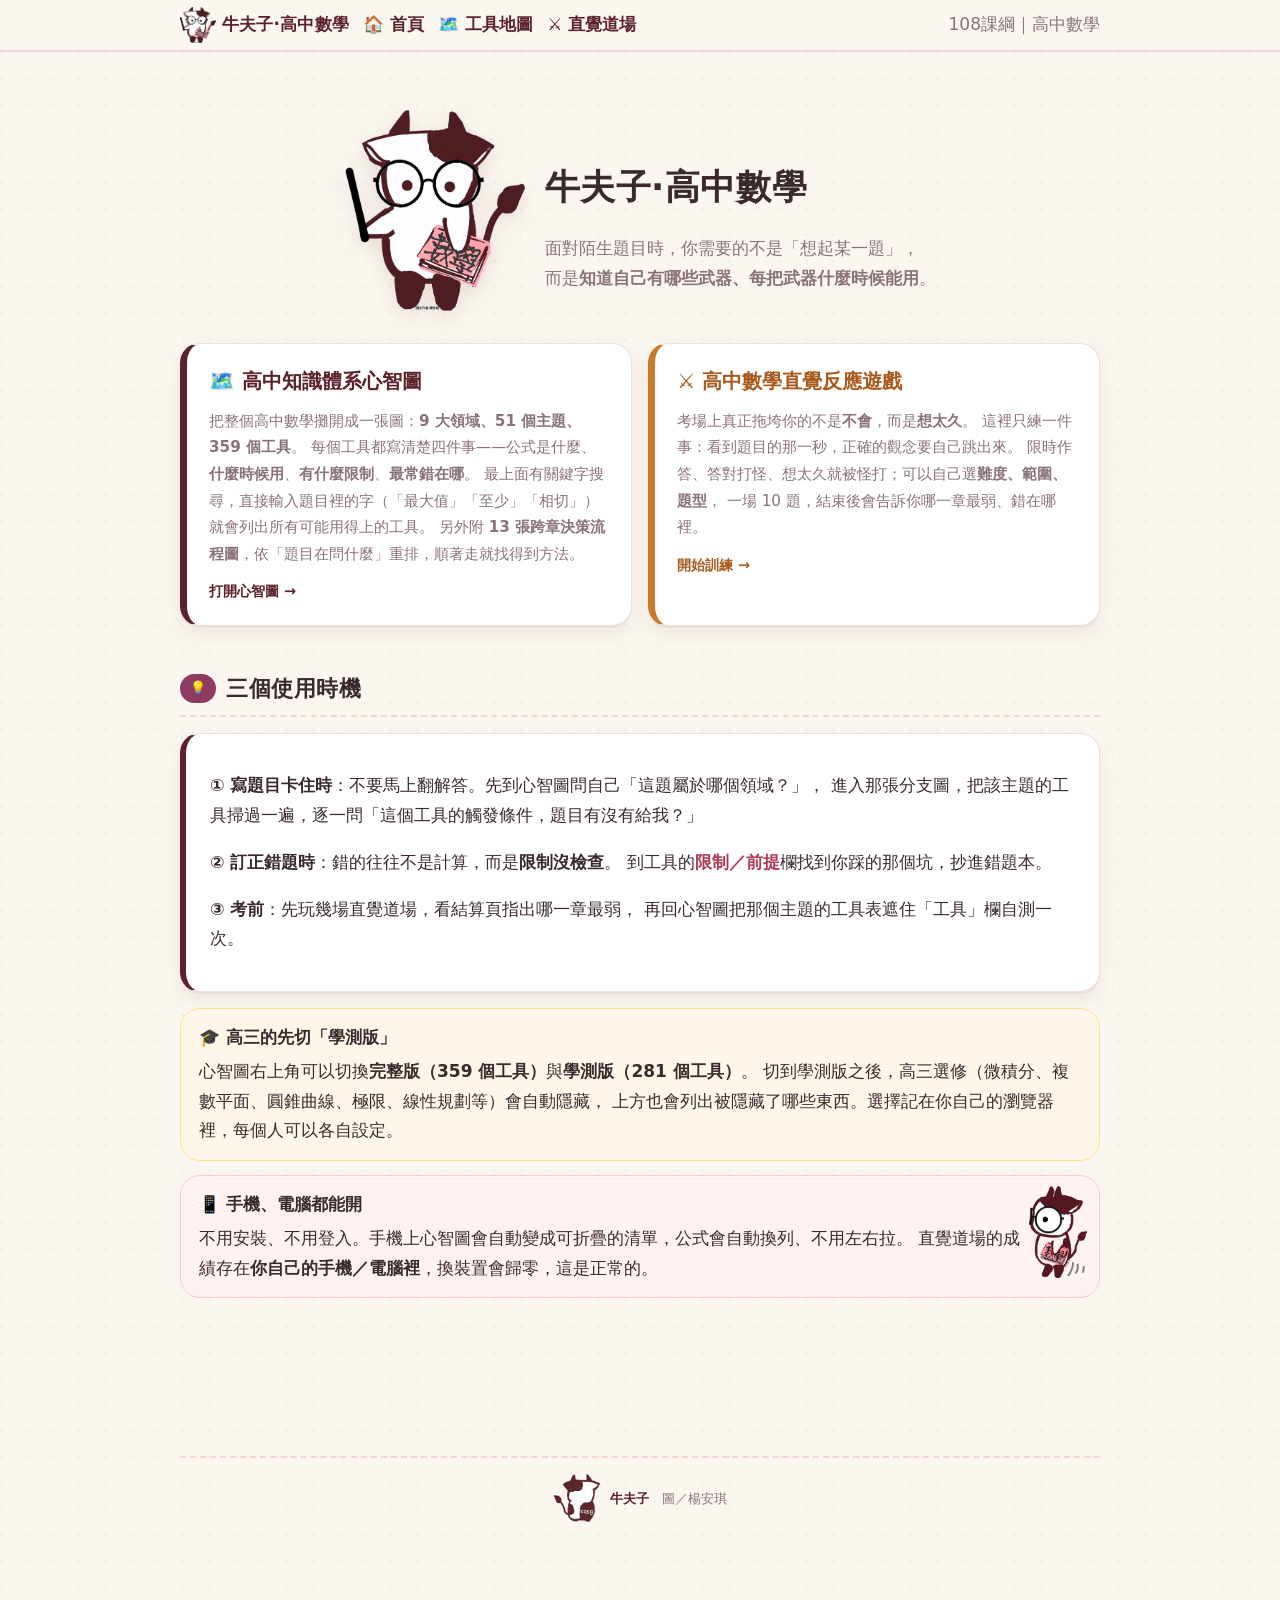
==== index.html @ ef28253e "高三下第二章：地圖與道場對照講義核對（地圖＋5 工具、道場＋12 題、移除有理根檢驗題）、kp 掛碼 Co-Authored-By: Claude Opus 5.5 <noreply@anthropi" ====
<!DOCTYPE html>
<html lang="zh-Hant">
<head>
<meta charset="UTF-8">
<meta name="viewport" content="width=device-width, initial-scale=1">
<title>牛夫子‧高中數學｜知識體系心智圖 × 直覺反應遊戲</title>
<link rel="stylesheet" href="assets/style.css">
<link rel="stylesheet" href="assets/theme-cow.css">
<style>
/* 只有兩個入口，卡片做大一點，手機上一行一張 */
.entry-grid { display: grid; grid-template-columns: repeat(auto-fit, minmax(300px, 1fr)); gap: 16px; margin: 22px 0 8px; }
.entry {
  display: flex; flex-direction: column; gap: 8px; text-decoration: none; color: var(--ink);
  background: #fff; border: 1.5px solid var(--line); border-left: 7px solid var(--cow-wine);
  border-radius: var(--radius); padding: 20px 22px; box-shadow: var(--shadow);
  transition: transform .12s;
}
.entry:hover { transform: translateY(-2px); text-decoration: none; border-color: var(--cow-pink); border-left-color: var(--cow-wine); }
.entry .e-t { font-size: 1.28rem; font-weight: 800; color: var(--cow-wine); }
.entry .e-d { font-size: .95rem; color: var(--ink-soft); line-height: 1.75; }
.entry .e-go { margin-top: 4px; font-weight: 700; font-size: .9rem; color: var(--cow-wine); }
.entry.sub { border-left-color: var(--amber); }
.entry.sub .e-t, .entry.sub .e-go { color: #a85b1e; }
</style>
</head>
<body>
<div class="topbar"><div class="topbar-inner">
  <a class="cow-brand" href="index.html"><img class="cow-logo" src="assets/mascot/web/cow_stand.png" alt="牛夫子"><span class="brand-t">牛夫子‧高中數學</span></a>
  <a href="index.html">🏠 首頁</a>
  <a href="map.html">🗺️ 工具地圖</a>
  <a href="reflex.html">⚔️ 直覺道場</a>
  <span class="spacer"></span>
  <span class="crumb">108課綱｜高中數學</span>
</div></div>

<div class="wrap">
  <div class="hero">
    <div class="hero-row">
      <img class="hero-cow" src="assets/mascot/web/cow_baton.png" alt="拿著指揮棒上課的牛夫子">
      <div class="hero-text">
        <h1>牛夫子‧高中數學</h1>
        <p>面對陌生題目時，你需要的不是「想起某一題」，<br>
        而是<b>知道自己有哪些武器、每把武器什麼時候能用</b>。</p>
      </div>
    </div>
  </div>

  <div class="entry-grid">
    <a class="entry" href="map.html">
      <span class="e-t">🗺️ 高中知識體系心智圖</span>
      <span class="e-d">把整個高中數學攤開成一張圖：<b>9 大領域、<span id="stat-topics">51</span> 個主題、<span id="stat-tools-full">343</span> 個工具</b>。
      每個工具都寫清楚四件事——公式是什麼、<b>什麼時候用</b>、<b>有什麼限制</b>、<b>最常錯在哪</b>。
      最上面有關鍵字搜尋，直接輸入題目裡的字（「最大值」「至少」「相切」）就會列出所有可能用得上的工具。
      另外附 <b><span id="stat-flows">13</span> 張跨章決策流程圖</b>，依「題目在問什麼」重排，順著走就找得到方法。</span>
      <span class="e-go">打開心智圖 →</span>
    </a>

    <a class="entry sub" href="reflex.html">
      <span class="e-t">⚔️ 高中數學直覺反應遊戲</span>
      <span class="e-d">考場上真正拖垮你的不是<b>不會</b>，而是<b>想太久</b>。
      這裡只練一件事：看到題目的那一秒，正確的觀念要自己跳出來。
      限時作答、答對打怪、想太久就被怪打；可以自己選<b>難度、範圍、題型</b>，
      一場 10 題，結束後會告訴你哪一章最弱、錯在哪裡。</span>
      <span class="e-go">開始訓練 →</span>
    </a>
  </div>

  <h2 class="sec"><span class="tag tag-check">💡</span>三個使用時機</h2>
  <div class="card concept">
    <p><b>① 寫題目卡住時</b>：不要馬上翻解答。先到心智圖問自己「這題屬於哪個領域？」，
    進入那張分支圖，把該主題的工具掃過一遍，逐一問「這個工具的觸發條件，題目有沒有給我？」</p>
    <p><b>② 訂正錯題時</b>：錯的往往不是計算，而是<b>限制沒檢查</b>。
    到工具的<span style="color:var(--red);font-weight:700">限制／前提</span>欄找到你踩的那個坑，抄進錯題本。</p>
    <p><b>③ 考前</b>：先玩幾場直覺道場，看結算頁指出哪一章最弱，
    再回心智圖把那個主題的工具表遮住「工具」欄自測一次。</p>
  </div>

  <div class="callout tip">
    <div class="co-title">🎓 高三的先切「學測版」</div>
    心智圖右上角可以切換<b>完整版（<span id="stat-tools-full2">343</span> 個工具）</b>與<b>學測版（<span id="stat-tools-gsat">281</span> 個工具）</b>。
    切到學測版之後，高三選修（微積分、複數平面、圓錐曲線、極限、線性規劃等）會自動隱藏，
    上方也會列出被隱藏了哪些東西。選擇記在你自己的瀏覽器裡，每個人可以各自設定。
  </div>

  <div class="callout warn">
    <div class="co-title">📱 手機、電腦都能開</div>
    不用安裝、不用登入。手機上心智圖會自動變成可折疊的清單，公式會自動換列、不用左右拉。
    直覺道場的成績存在<b>你自己的手機／電腦裡</b>，換裝置會歸零，這是正常的。
  </div>
</div>

<div class="wrap"><div class="cow-credit">
  <img src="assets/mascot/web/cow_cos.png" alt="牛夫子的背影">
  <div><b>牛夫子</b>　圖／楊安琪</div>
</div></div>

<!-- 首頁上「幾個主題／幾個工具／幾張流程圖」直接從資料算，不用手動對數字。
     算不出來（資料還沒載入完）就保留上面寫死的數字當備援。 -->
<script src="data/toolmap.js?v=20260928"></script>
<script src="data/tm-1-number.js?v=20261028"></script>
<script src="data/tm-2-equation.js?v=20261028"></script>
<script src="data/tm-3-function.js?v=20261028"></script>
<script src="data/tm-4-trig.js?v=20261025"></script>
<script src="data/tm-5-geometry.js?v=20260928"></script>
<script src="data/tm-6-vector.js?v=20260928"></script>
<script src="data/tm-7-sequence.js?v=20261024"></script>
<script src="data/tm-8-prob.js?v=20261027"></script>
<script src="data/tm-9-calculus.js?v=20261025"></script>
<script src="data/scope.js?v=20261028"></script>
<script src="data/crossmap.js?v=20261028"></script>
<script>
(function () {
  try {
    var D = (window.TOOLMAP && TOOLMAP.domains) || [];
    var S = window.SCOPE || {};
    var totalTopics = 0, totalTools = 0;
    D.forEach(function (d) {
      (d.topics || []).forEach(function (t) {
        totalTopics++;
        totalTools += (t.tools || []).length;
      });
    });
    var exD = ((S.domains || [])).map(function (x) { return x.id; });
    var exT = ((S.topics || [])).map(function (x) { return x.id; });
    var exX = ((S.tools || [])).map(function (x) { return x.id; });
    var gsatTools = 0;
    D.forEach(function (d) {
      if (exD.indexOf(d.id) > -1) return;
      (d.topics || []).forEach(function (t) {
        if (exT.indexOf(d.id + "/" + t.id) > -1) return;
        (t.tools || []).forEach(function (x) {
          if (exX.indexOf(d.id + "/" + t.id + "/" + x.n) > -1) return;
          gsatTools++;
        });
      });
    });
    var flows = Array.isArray(window.CROSSMAP) ? window.CROSSMAP.length
      : (window.CROSSMAP && Array.isArray(window.CROSSMAP.flows) ? window.CROSSMAP.flows.length : null);

    function setText(id, v) { var el = document.getElementById(id); if (el && v != null) el.textContent = v; }
    if (totalTopics) { setText("stat-topics", totalTopics); }
    if (totalTools) { setText("stat-tools-full", totalTools); setText("stat-tools-full2", totalTools); }
    if (gsatTools) { setText("stat-tools-gsat", gsatTools); }
    if (flows) { setText("stat-flows", flows); }
  } catch (e) { /* 資料載入失敗就靜靜保留寫死的備援數字 */ }
})();
</script>
<script src="assets/wb-back.js"></script>
</body>
</html>
---- assets/style.css ----
/* 高中數學教學系統 — 共用樣式 */
:root {
  --bg: #f7f8fb;
  --card: #ffffff;
  --ink: #1f2937;
  --ink-soft: #6b7280;
  --line: #e5e7eb;
  --blue: #2563eb;      /* 概念 */
  --blue-soft: #eff6ff;
  --amber: #d97706;     /* 關鍵字破題 */
  --amber-soft: #fffbeb;
  --green: #059669;     /* 例題 */
  --green-soft: #ecfdf5;
  --purple: #7c3aed;    /* 檢核 */
  --purple-soft: #f5f3ff;
  --red: #dc2626;
  --radius: 14px;
  --shadow: 0 1px 3px rgba(0,0,0,.06), 0 4px 14px rgba(0,0,0,.04);
}
* { box-sizing: border-box; }
html { scroll-behavior: smooth; }
body {
  margin: 0; background: var(--bg); color: var(--ink);
  font-family: "Segoe UI", "Microsoft JhengHei", "PingFang TC", system-ui, sans-serif;
  line-height: 1.75; font-size: 17px;
}
.wrap { max-width: 960px; margin: 0 auto; padding: 24px 20px 80px; }

/* ── 頁首導覽 ── */
.topbar {
  position: sticky; top: 0; z-index: 50;
  background: rgba(255,255,255,.92); backdrop-filter: blur(8px);
  border-bottom: 1px solid var(--line);
}
.topbar-inner {
  max-width: 960px; margin: 0 auto; padding: 10px 20px;
  display: flex; align-items: center; gap: 14px; flex-wrap: wrap;
}
.topbar a { color: var(--blue); text-decoration: none; font-weight: 600; }
.topbar a:hover { text-decoration: underline; }
.topbar .crumb { color: var(--ink-soft); font-weight: 400; }
.topbar .spacer { flex: 1; }

/* ── 標題 ── */
h1 { font-size: 1.9rem; margin: 18px 0 4px; }
h1 .ch-num { color: var(--ink-soft); font-size: 1.1rem; font-weight: 600; margin-right: 10px; }
.subtitle { color: var(--ink-soft); margin: 0 0 24px; }
h2.sec {
  display: flex; align-items: center; gap: 10px;
  font-size: 1.35rem; margin: 44px 0 16px; padding-bottom: 8px;
  border-bottom: 2px solid var(--line);
}
h2.sec .tag {
  font-size: .8rem; padding: 3px 10px; border-radius: 999px; color: #fff; font-weight: 700;
}
.tag-concept { background: var(--blue); }
.tag-keyword { background: var(--amber); }
.tag-example { background: var(--green); }
.tag-check   { background: var(--purple); }
h3 { font-size: 1.12rem; margin: 26px 0 10px; }

/* ── 卡片 ── */
.card {
  background: var(--card); border: 1px solid var(--line);
  border-radius: var(--radius); box-shadow: var(--shadow);
  padding: 20px 24px; margin: 16px 0;
}
.card.concept { border-left: 5px solid var(--blue); }
.card.keyword { border-left: 5px solid var(--amber); }
.card.example { border-left: 5px solid var(--green); }
.card.check   { border-left: 5px solid var(--purple); }

/* 重點框 */
.callout {
  border-radius: 10px; padding: 14px 18px; margin: 14px 0;
  border: 1px solid transparent;
}
.callout.idea   { background: var(--blue-soft); border-color: #bfdbfe; }
.callout.warn   { background: #fef2f2; border-color: #fecaca; }
.callout.tip    { background: var(--amber-soft); border-color: #fde68a; }
.callout.formula{ background: var(--green-soft); border-color: #a7f3d0; }
.callout .co-title { font-weight: 700; margin-bottom: 4px; }

/* ── 圖像區 ── */
.fig { text-align: center; margin: 18px auto; }
.fig svg { max-width: 100%; height: auto; }
.fig .caption { font-size: .88rem; color: var(--ink-soft); margin-top: 6px; }
.interactive-box {
  background: #fbfcfe; border: 1.5px dashed #c7d2fe; border-radius: 10px;
  padding: 16px; margin: 16px 0;
}
.interactive-box .ctrl { display: flex; align-items: center; gap: 10px; flex-wrap: wrap; margin: 8px 0; }
.interactive-box label { font-size: .92rem; color: var(--ink-soft); min-width: 90px; }
.interactive-box input[type=range] { flex: 1; min-width: 140px; accent-color: var(--blue); }
.interactive-box .val { font-family: Consolas, monospace; font-weight: 700; color: var(--blue); min-width: 56px; }

/* ── 關鍵字破題表 ── */
table.kw {
  width: 100%; border-collapse: collapse; margin: 12px 0; font-size: .95rem;
  background: var(--card);
}
table.kw th, table.kw td { border: 1px solid var(--line); padding: 9px 12px; text-align: left; vertical-align: top; }
table.kw th { background: var(--amber-soft); color: #92400e; }
table.kw td.kw-key { font-weight: 700; color: var(--amber); white-space: nowrap; }
@media (max-width: 640px){ table.kw td.kw-key { white-space: normal; } }
.kw-scroll { overflow-x: auto; }

/* ── 例題 ── */
.exm { margin: 26px 0; }
.exm .exm-head {
  display: flex; align-items: baseline; gap: 10px; flex-wrap: wrap;
  font-weight: 700; font-size: 1.05rem; color: var(--green);
}
.exm .exm-src { font-size: .82rem; color: var(--ink-soft); font-weight: 400; }
.exm .exm-body { margin: 8px 0 12px; }
.badge {
  display: inline-block; font-size: .78rem; padding: 2px 9px; border-radius: 999px;
  background: var(--green-soft); color: var(--green); border: 1px solid #a7f3d0; font-weight: 600;
}
.badge.beyond { background: #fdf4ff; color: #a21caf; border-color: #f0abfc; }

/* 解法分頁 */
.sol-tabs { display: flex; gap: 8px; flex-wrap: wrap; margin: 10px 0 0; }
.sol-tabs button {
  border: 1.5px solid var(--line); background: #fff; border-radius: 999px;
  padding: 6px 16px; cursor: pointer; font-size: .92rem; font-weight: 600; color: var(--ink-soft);
  font-family: inherit;
}
.sol-tabs button.active { border-color: var(--green); color: var(--green); background: var(--green-soft); }
.sol-panel { display: none; padding: 14px 16px; border: 1px solid var(--line); border-top: none;
  border-radius: 0 0 10px 10px; background: #fcfefd; }
.sol-panel.active { display: block; }
.sol-wrap { margin-top: 10px; border-radius: 10px; }

/* 顯示/隱藏解答 */
.reveal-btn {
  display: inline-block; background: var(--green); color: #fff; border: none;
  padding: 8px 20px; border-radius: 8px; cursor: pointer; font-size: .95rem; font-weight: 700;
  font-family: inherit;
}
.reveal-btn:hover { filter: brightness(1.08); }
.reveal-target { display: none; }
.reveal-target.shown { display: block; }
.think-first {
  font-size: .88rem; color: var(--ink-soft); margin: 6px 0;
}

/* ── 檢核測驗 ── */
.quiz-q { border-top: 1px solid var(--line); padding: 16px 0; }
.quiz-q:first-child { border-top: none; }
.quiz-q .q-text { font-weight: 600; margin-bottom: 10px; }
.quiz-q .q-no { color: var(--purple); font-weight: 800; margin-right: 6px; }
.quiz-opts { display: grid; gap: 8px; }
.quiz-opts label {
  display: flex; gap: 10px; align-items: baseline; padding: 8px 12px;
  border: 1.5px solid var(--line); border-radius: 8px; cursor: pointer; background: #fff;
}
.quiz-opts label:hover { border-color: #c4b5fd; }
.quiz-opts label.sel { border-color: var(--purple); background: var(--purple-soft); }
.quiz-opts label.correct { border-color: var(--green); background: var(--green-soft); }
.quiz-opts label.wrong { border-color: var(--red); background: #fef2f2; }
.quiz-num input {
  font-size: 1rem; padding: 8px 12px; border: 1.5px solid var(--line); border-radius: 8px;
  width: 180px; font-family: Consolas, monospace;
}
.quiz-fb { margin-top: 8px; font-size: .92rem; display: none; }
.quiz-fb.shown { display: block; }
.quiz-fb .fb-ok { color: var(--green); font-weight: 700; }
.quiz-fb .fb-no { color: var(--red); font-weight: 700; }
.quiz-fb .fb-sol { color: var(--ink-soft); }
.quiz-submit {
  background: var(--purple); color: #fff; border: none; border-radius: 10px;
  padding: 12px 28px; font-size: 1.02rem; font-weight: 700; cursor: pointer; margin-top: 14px;
  font-family: inherit;
}
.quiz-submit:hover { filter: brightness(1.08); }
.quiz-result {
  margin-top: 16px; padding: 14px 18px; border-radius: 10px; font-weight: 600; display: none;
}
.quiz-result.pass { display: block; background: var(--green-soft); border: 1px solid #a7f3d0; color: #065f46; }
.quiz-result.fail { display: block; background: #fff7ed; border: 1px solid #fed7aa; color: #9a3412; }

/* ── 首頁 ── */
.hero { text-align: center; padding: 34px 0 10px; }
.hero h1 { font-size: 2.2rem; margin-bottom: 6px; }
.hero p { color: var(--ink-soft); }
.sem-tabs { display: flex; gap: 8px; flex-wrap: wrap; justify-content: center; margin: 22px 0; }
.sem-tabs button {
  border: 1.5px solid var(--line); background: #fff; border-radius: 999px;
  padding: 8px 20px; cursor: pointer; font-weight: 700; font-size: .98rem; color: var(--ink-soft);
  font-family: inherit;
}
.sem-tabs button.active { border-color: var(--blue); color: var(--blue); background: var(--blue-soft); }
.ch-grid { display: grid; grid-template-columns: repeat(auto-fill, minmax(270px, 1fr)); gap: 14px; }
.ch-card {
  background: var(--card); border: 1px solid var(--line); border-radius: var(--radius);
  padding: 16px 18px; box-shadow: var(--shadow); text-decoration: none; color: var(--ink);
  display: flex; flex-direction: column; gap: 6px; transition: transform .12s, box-shadow .12s;
  position: relative;
}
.ch-card:hover { transform: translateY(-2px); box-shadow: 0 4px 18px rgba(0,0,0,.09); }
.ch-card .ch-title { font-weight: 700; font-size: 1.04rem; }
.ch-card .ch-num2 { color: var(--blue); font-weight: 800; font-size: .85rem; }
.ch-card .ch-desc { font-size: .87rem; color: var(--ink-soft); }
.ch-card .ch-status { font-size: .82rem; margin-top: auto; padding-top: 6px; }
.st-mastered { color: var(--green); font-weight: 700; }
.st-partial  { color: var(--amber); font-weight: 700; }
.st-none     { color: var(--ink-soft); }
.sem-progress { margin: 10px 0 18px; font-size: .92rem; color: var(--ink-soft); text-align: center; }
.pbar { height: 8px; background: var(--line); border-radius: 999px; overflow: hidden; max-width: 420px; margin: 6px auto; }
.pbar > div { height: 100%; background: linear-gradient(90deg, var(--blue), var(--green)); border-radius: 999px; }

/* 章節內目錄 */
.toc { display: flex; gap: 8px; flex-wrap: wrap; margin: 14px 0 6px; }
.toc a {
  font-size: .85rem; text-decoration: none; padding: 4px 12px; border-radius: 999px;
  border: 1px solid var(--line); color: var(--ink-soft); background: #fff;
}
.toc a:hover { color: var(--blue); border-color: var(--blue); }

/* 章末導航 */
.ch-nav { display: flex; justify-content: space-between; gap: 12px; margin-top: 40px; flex-wrap: wrap; }
.ch-nav a {
  text-decoration: none; color: var(--blue); font-weight: 700;
  padding: 10px 18px; border: 1.5px solid var(--line); border-radius: 10px; background: #fff;
}
.ch-nav a:hover { border-color: var(--blue); }

/* 長數學式在窄螢幕要自己橫捲，不能撐破頁面 */
.katex-display { overflow-x: auto; overflow-y: hidden; padding: 3px 0; }
.katex-display > .katex { text-align: initial; }

@media print {
  .topbar, .quiz-submit, .reveal-btn, .sol-tabs { display: none; }
  .katex-display { overflow: visible; }
  .reveal-target, .sol-panel { display: block !important; }
  body { background: #fff; }
  .card { box-shadow: none; }
}
---- assets/theme-cow.css ----
/* 牛夫子主題（最後載入，覆寫 style.css / mapstyle.css / figstyle.css）
 *
 * 色票取自楊安琪筆下的牛夫子：斑塊的深酒紅、數學課本的粉紅、圓框眼鏡的黑、紙張的米白。
 * 只改「外觀」不改結構，所以把它拿掉整份地圖仍然能用。 */

:root {
  /* ── 牛夫子原色 ── */
  --cow-wine: #5c222b;        /* 身上的斑塊、輪廓 */
  --cow-wine-d: #3f161d;      /* 更深，用在根節點與深色底 */
  --cow-wine-l: #8a4450;
  --cow-pink: #f7a8b8;        /* 數學課本 */
  --cow-pink-soft: #fdebef;
  --cow-pink-line: #f6d2da;
  --cow-ink: #1a1a1a;         /* 眼鏡 */
  --cow-cream: #fbf6f0;       /* 紙張 */
  --cow-tan: #c98a47;         /* 書本封面 */

  /* ── 覆寫共用色票 ── */
  --bg: #fbf6f0;
  --card: #ffffff;
  --ink: #3a2a2e;
  --ink-soft: #8a7378;
  --line: #ecdfda;
  --blue: #7a2e3c;            /* 原「概念藍」→ 酒紅 */
  --blue-soft: #fceff1;
  --amber: #c97b2c;
  --amber-soft: #fff6ea;
  --green: #4e7a34;
  --green-soft: #f1f7ea;
  --purple: #8e3b62;
  --purple-soft: #fbeff5;
  --red: #b03a55;
  --radius: 20px;
  --shadow: 0 2px 0 rgba(92, 34, 43, .05), 0 8px 20px rgba(92, 34, 43, .07);
}

/* 米白紙感：極淡的圓點，像方格筆記本翻面 */
body {
  background-color: var(--cow-cream);
  background-image: radial-gradient(circle at 1px 1px, rgba(92, 34, 43, .055) 1px, transparent 0);
  background-size: 26px 26px;
}

/* ── 頁首：牛夫子當 logo ── */
.topbar {
  background: rgba(251, 246, 240, .93);
  border-bottom: 2px solid var(--cow-pink-line);
}
.topbar a { color: var(--cow-wine); }
.topbar .crumb { color: var(--ink-soft); }
.cow-logo {
  height: 36px; width: auto; margin: -6px 4px -6px 0; vertical-align: middle;
  flex: 0 0 auto;
}
.cow-brand {
  display: inline-flex; align-items: center; gap: 2px;
  font-weight: 800; color: var(--cow-wine); text-decoration: none; letter-spacing: .02em;
}
.cow-brand:hover { text-decoration: none; }

/* ── 標題 ── */
h1, h2.sec, h3 { letter-spacing: .02em; }
h2.sec { border-bottom: 2px dashed var(--cow-pink-line); }
h2.sec .tag { border-radius: 999px; }
.tag-concept { background: var(--cow-wine); }
.map-hero h1 { color: var(--cow-wine); }

/* ── 卡片：加粗描邊 + 圓角，像貼紙 ── */
.card, .flow-card, .dom-card, .fig-card, .mm-shell, .lv-item, .cx-note, .hit,
.tbl-scroll, .ed-banner {
  border-width: 1.5px; border-radius: var(--radius);
}
.card.concept { border-left: 6px solid var(--cow-wine); }
.flow-card h4 { color: var(--cow-wine); }
.flow-card b { color: var(--amber); }

/* ── 首頁 hero：牛夫子站旁邊 ── */
.map-hero, .hero { position: relative; }
.hero-cow {
  display: block; margin: 6px auto -2px; width: min(220px, 46vw); height: auto;
  filter: drop-shadow(0 6px 10px rgba(92, 34, 43, .12));
}
.hero-row {
  display: flex; align-items: flex-end; justify-content: center; gap: 20px; flex-wrap: wrap;
  text-align: left;
}
.hero-row .hero-cow { margin: 0; width: min(180px, 38vw); }
.hero-row .hero-text { max-width: 620px; }

/* ── 首頁的行動鈕（取代原本寫死的深灰／藍紫） ── */
.cow-btn {
  display: inline-block; margin: 4px; padding: 10px 22px; border-radius: 999px;
  font-weight: 700; text-decoration: none;
  background: var(--cow-wine); color: #fff; border: 2px solid var(--cow-wine);
}
.cow-btn:hover { background: var(--cow-wine-d); border-color: var(--cow-wine-d); text-decoration: none; }
.cow-btn.ghost { background: #fff; color: var(--cow-wine); }
.cow-btn.ghost:hover { background: var(--cow-pink-soft); }

/* ── 牛夫子說（提示框） ── */
.cow-say {
  display: flex; align-items: flex-start; gap: 14px;
  background: var(--cow-pink-soft); border: 2px solid var(--cow-pink-line);
  border-radius: var(--radius); padding: 14px 18px; margin: 16px 0;
}
.cow-say > img { flex: 0 0 78px; width: 78px; height: auto; }
.cow-say .say-body { flex: 1; min-width: 0; font-size: .96rem; }
.cow-say .say-t {
  font-weight: 800; color: var(--cow-wine); margin-bottom: 3px; display: block;
}

/* ── 空狀態：疑問牛 ── */
.cow-empty {
  display: flex; flex-direction: column; align-items: center; gap: 6px;
  padding: 26px 10px; color: var(--ink-soft); text-align: center;
}
.cow-empty img { width: 132px; height: auto; opacity: .95; }

/* 抽屜「常見錯誤」旁的牛夫子 */
.dw-sec .cow-mini {
  width: 40px; height: auto; float: right; margin: -6px 0 4px 8px;
}

/* ── 按鈕／膠囊 ── */
.mm-bar button, .cx-tabs button, .gal-nav a, .lv-chip {
  border-radius: 999px; border-width: 1.5px;
}
.mm-bar button:hover, .gal-nav a:hover { border-color: var(--cow-wine); color: var(--cow-wine); }
.ed-sw { border: 1.5px solid var(--cow-pink-line); background: #fff; }
.ed-sw button.on { background: var(--cow-wine); color: #fff; }

/* ── 心智圖畫布：換成米白格點 ── */
.mm-scroll {
  background: radial-gradient(circle at 1px 1px, #ecdcd6 1px, transparent 0) 0 0/22px 22px;
}
.mm-bar { background: #fdf8f4; }

/* ── 圖卡：底色改成米白，讓透明底的幾何圖融進去 ── */
.fig-card { background: #fffdfb; }
.fig-card .fc-fig { background: #fff; border: 1.5px solid #f4e9e6; border-radius: 14px; }
.fig-card:hover { border-color: var(--cow-pink); }
.fig-card .fc-w { color: #a85b1e; }
.fig-card .fc-l { color: var(--red); }
.fig.fig-lg { border: 1.5px solid #f4e9e6; border-radius: 16px; background: #fff; }

/* ── 表格 ── */
table.tools th { background: var(--cow-pink-soft); color: var(--cow-wine); }
table.tools td.t-l { color: var(--red); }

/* ── 年級／幾何標籤 ── */
.g-chip { background: var(--cow-pink-soft); color: var(--cow-wine); }
.geo-chip { background: #eef6e8; color: var(--green); }

/* ── 抽屜 ── */
.mm-drawer { border-left: 2px solid var(--cow-pink-line); }
.mm-drawer .dw-head { border-bottom: 2px dashed var(--cow-pink-line); }
.mm-drawer .dw-head h3 { color: var(--cow-wine); }
.dw-formula { background: var(--cow-pink-soft); border: 1.5px solid var(--cow-pink-line); }
.lab-f { background: var(--cow-pink-soft); color: var(--cow-wine); }

/* ── 頁尾署名 ── */
.cow-credit {
  margin: 40px 0 0; padding-top: 16px; border-top: 2px dashed var(--cow-pink-line);
  font-size: .84rem; color: var(--ink-soft); display: flex; align-items: center; gap: 10px;
}
.cow-credit img { width: 46px; height: auto; }

@media (max-width: 720px) {
  .hero-row { justify-content: center; text-align: center; }
  .cow-say > img { flex: 0 0 58px; width: 58px; }
}

/* 手機：頁首只留牛頭與圖示，否則置頂列會吃掉四分之一個螢幕 */
@media (max-width: 620px) {
  .topbar-inner { gap: 10px; padding: 7px 14px; font-size: .93rem; }
  .cow-brand .brand-t, .topbar .crumb { display: none; }
  .cow-logo { height: 30px; margin: -4px 0; }
  .ed-sw button { padding: 3px 9px; font-size: .78rem; }
}

@media print {
  body { background: #fff; }
  .hero-cow, .cow-say > img, .cow-empty img, .dw-sec .cow-mini, .cow-credit img { display: none; }
}

/* ════════════════════════════════════════════════════════
   高中講義追加層（handouts/）
   國中工具地圖沒有的版位：例題卡、類似題、題庫區、詳解卡、教學手冊。
   只改外觀；拿掉這個檔案講義仍能正常閱讀。
   ════════════════════════════════════════════════════════ */

/* ── 貼紙感：加粗描邊 + 大圓角 ── */
.ex, .sim, .qbank, .sol, .story, .hd-hero, .interactive-box,
.callout, .link, .ask, .think-first {
  border-radius: var(--radius);
}
.ex, .qbank, .sol, .story { border-width: 1.5px; }
.ex { border-left-width: 6px; }
.sim { border-left-width: 6px; border-radius: 0 0 var(--radius) var(--radius); }
.sol { border-left-width: 6px; }

/* ── 主視覺：牛夫子站在標題旁 ── */
.hd-hero { position: relative; padding-right: 190px; border-width: 1.5px; }
.hd-hero .hero-cow {
  position: absolute; right: 16px; bottom: 0; width: 156px; height: auto;
  margin: 0; filter: drop-shadow(0 6px 10px rgba(92, 34, 43, .12));
}

/* ── 常見錯誤／陷阱：瞪大眼睛的牛夫子 ── */
.callout.warn, .pit {
  background-image: url(mascot/web/cow_float.png);
  background-repeat: no-repeat;
  background-position: right 12px top 10px;
  background-size: 58px auto;
  padding-right: 78px;
}

/* ── 破題點：改成粉紅便條 ── */
.ex-key { border-style: dashed; border-radius: 14px; }

/* ── 膠囊化 ── */
.ans-btn, .solink, .toc a, .mini-toc a, .jump a, .ch-nav a, .ex-no, .sim-tag, .qno {
  border-radius: 999px;
}
.toc a:hover, .mini-toc a:hover, .jump a:hover { border-color: var(--cow-wine); color: var(--cow-wine); }

/* ── 表格 ── */
table.kw th, table.fx th, table.tg th { background: var(--cow-pink-soft); color: var(--cow-wine); }

/* ── 圖片區：讓透明底的 SVG 融進米白紙 ── */
.fig svg { background: #fff; border: 1.5px solid #f4e9e6; border-radius: 16px; }
.interactive-box { border-width: 2px; border-style: dashed; border-color: var(--cow-pink-line); background: #fffaf6; }

/* ── 詳解本步驟圓標 ── */
.stepbox .st .n { box-shadow: 0 0 0 2px var(--cow-pink-soft); }

/* ── 頁尾署名 ── */
.cow-credit { justify-content: center; text-align: left; }
.cow-credit b { color: var(--cow-wine); }

@media (max-width: 720px) {
  .hd-hero { padding-right: 26px; padding-bottom: 150px; }
  .hd-hero .hero-cow { right: 50%; transform: translateX(50%); width: 130px; }
}

@media print {
  .hd-hero .hero-cow { display: none; }
  .hd-hero { padding-right: 26px; }
  .callout.warn, .pit { background-image: none; padding-right: 18px; }
  .fig svg { border: none; }
}
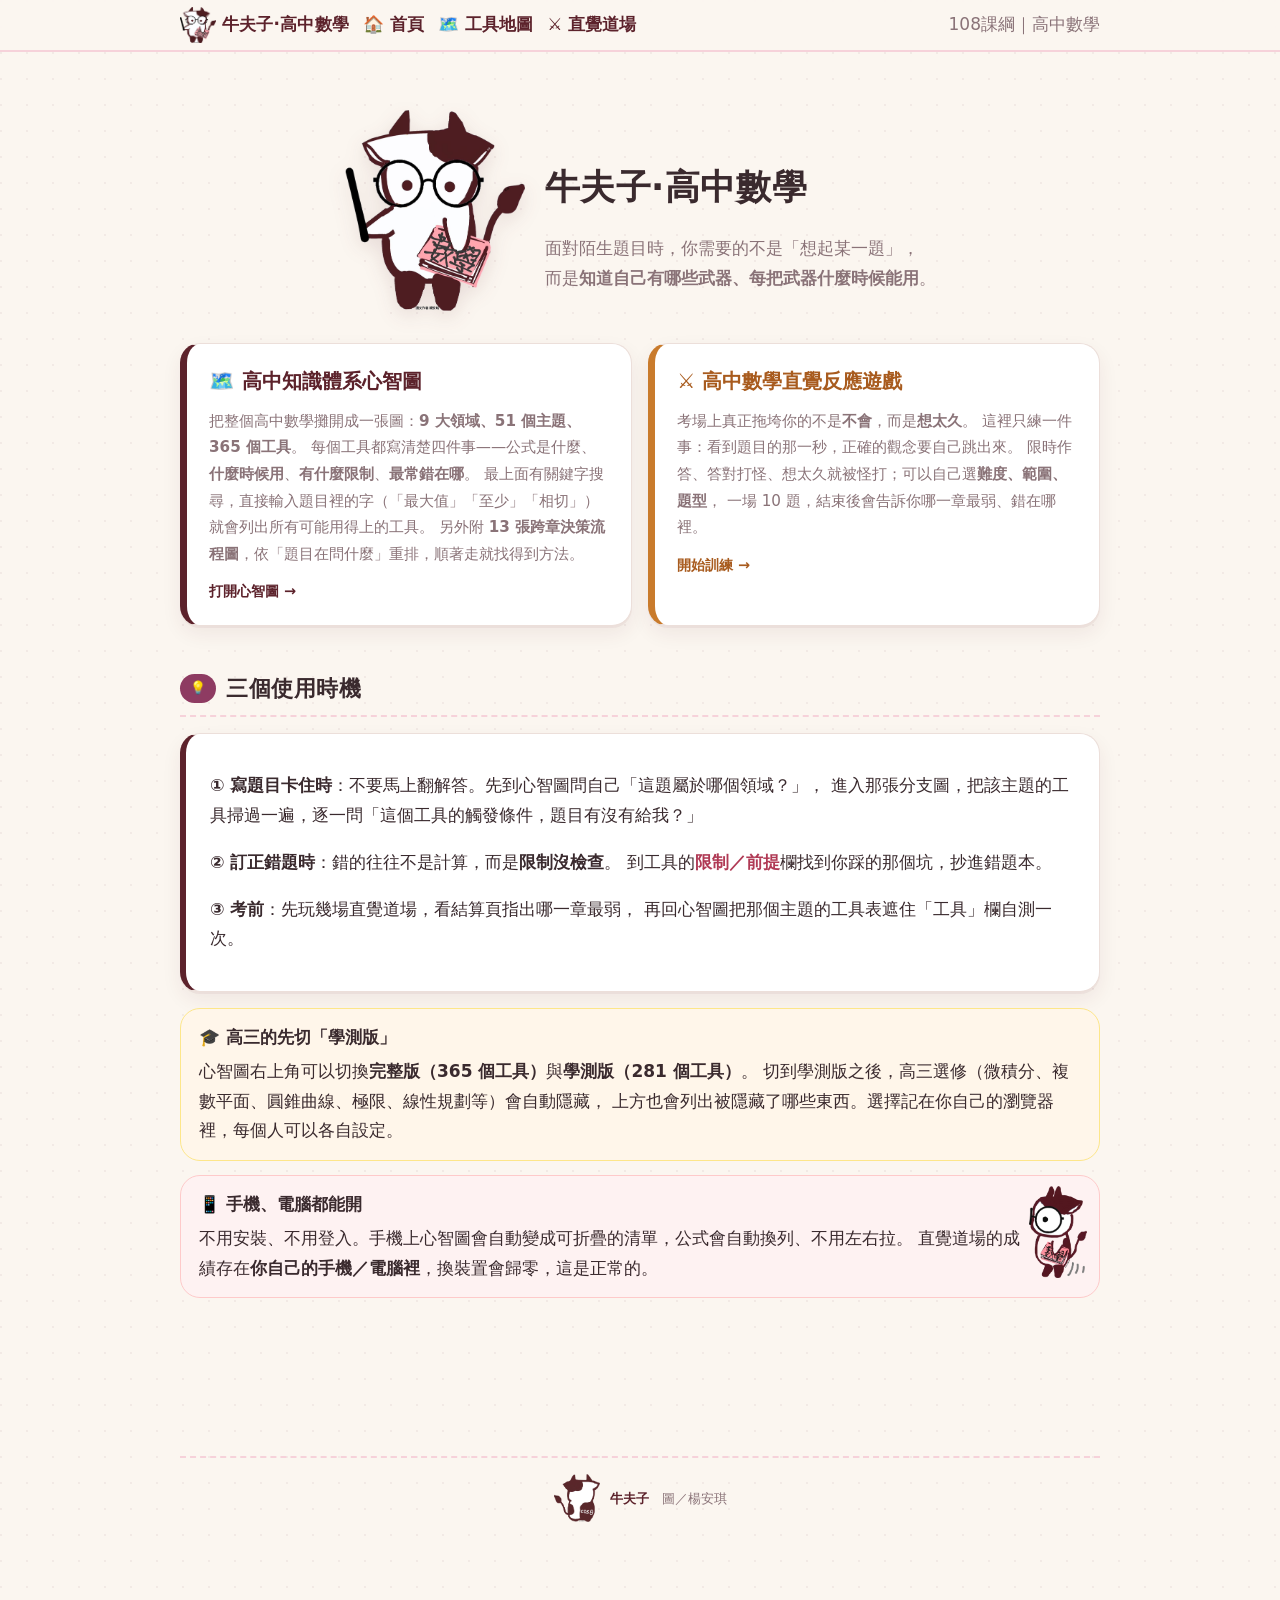
==== commit efc500b5: "高三下第三章：地圖與道場對照講義核對（地圖＋6 工具、道場＋12 題、離心率改補充）、kp 掛碼 Co-Authored-By: Claude Opus 5.5 <noreply@anthropic." ====
--- a/index.html
+++ b/index.html
@@ -99,14 +99,14 @@
 <script src="data/toolmap.js?v=20260928"></script>
 <script src="data/tm-1-number.js?v=20261028"></script>
 <script src="data/tm-2-equation.js?v=20261028"></script>
-<script src="data/tm-3-function.js?v=20261028"></script>
+<script src="data/tm-3-function.js?v=20261029"></script>
 <script src="data/tm-4-trig.js?v=20261025"></script>
-<script src="data/tm-5-geometry.js?v=20260928"></script>
+<script src="data/tm-5-geometry.js?v=20261029"></script>
 <script src="data/tm-6-vector.js?v=20260928"></script>
-<script src="data/tm-7-sequence.js?v=20261024"></script>
+<script src="data/tm-7-sequence.js?v=20261029"></script>
 <script src="data/tm-8-prob.js?v=20261027"></script>
 <script src="data/tm-9-calculus.js?v=20261025"></script>
-<script src="data/scope.js?v=20261028"></script>
+<script src="data/scope.js?v=20261029"></script>
 <script src="data/crossmap.js?v=20261028"></script>
 <script>
 (function () {
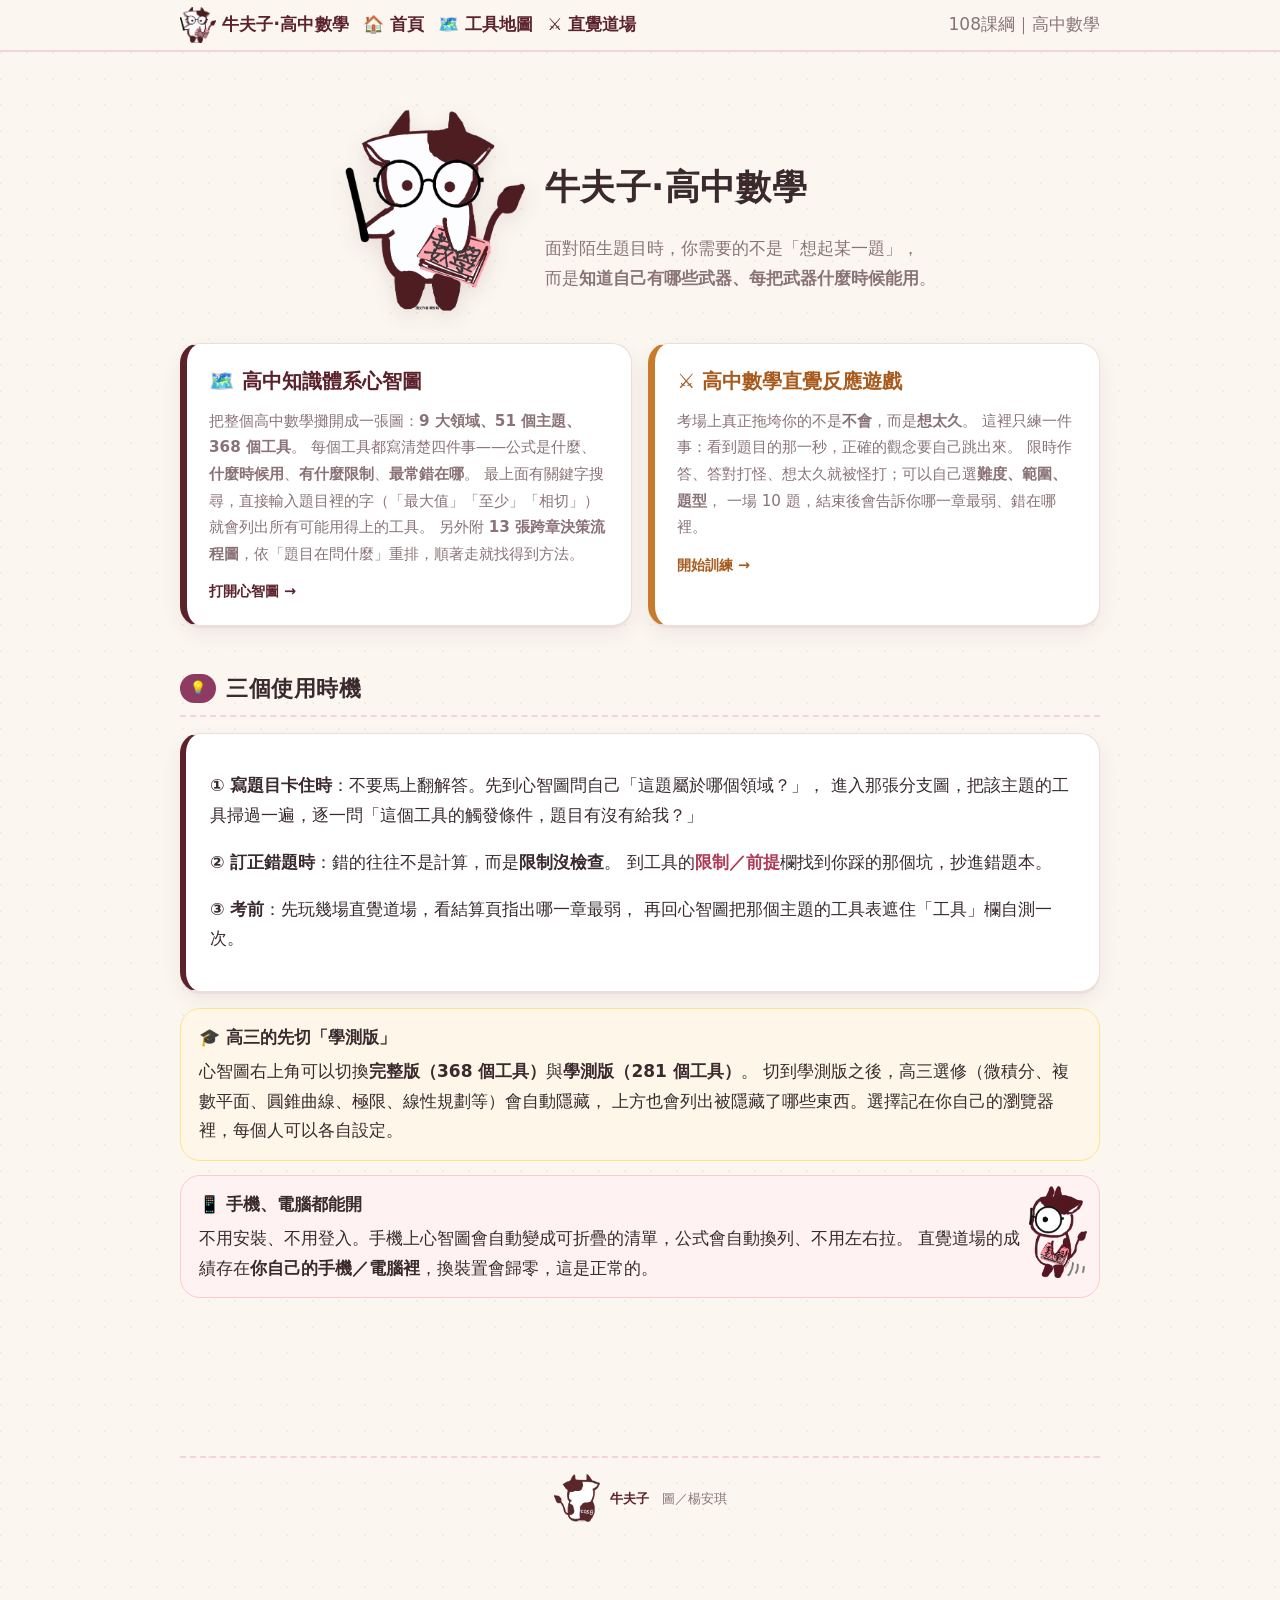
==== commit 1e17ed1d: "高三下第四章 線性規劃：地圖與道場對照講義核對、kp 掛碼 Co-Authored-By: Claude Opus 5.5 <noreply@anthropic.com>" ====
--- a/index.html
+++ b/index.html
@@ -98,7 +98,7 @@
      算不出來（資料還沒載入完）就保留上面寫死的數字當備援。 -->
 <script src="data/toolmap.js?v=20260928"></script>
 <script src="data/tm-1-number.js?v=20261028"></script>
-<script src="data/tm-2-equation.js?v=20261028"></script>
+<script src="data/tm-2-equation.js?v=20261030"></script>
 <script src="data/tm-3-function.js?v=20261029"></script>
 <script src="data/tm-4-trig.js?v=20261025"></script>
 <script src="data/tm-5-geometry.js?v=20261029"></script>
@@ -106,8 +106,8 @@
 <script src="data/tm-7-sequence.js?v=20261029"></script>
 <script src="data/tm-8-prob.js?v=20261027"></script>
 <script src="data/tm-9-calculus.js?v=20261025"></script>
-<script src="data/scope.js?v=20261029"></script>
-<script src="data/crossmap.js?v=20261028"></script>
+<script src="data/scope.js?v=20261030"></script>
+<script src="data/crossmap.js?v=20261030"></script>
 <script>
 (function () {
   try {
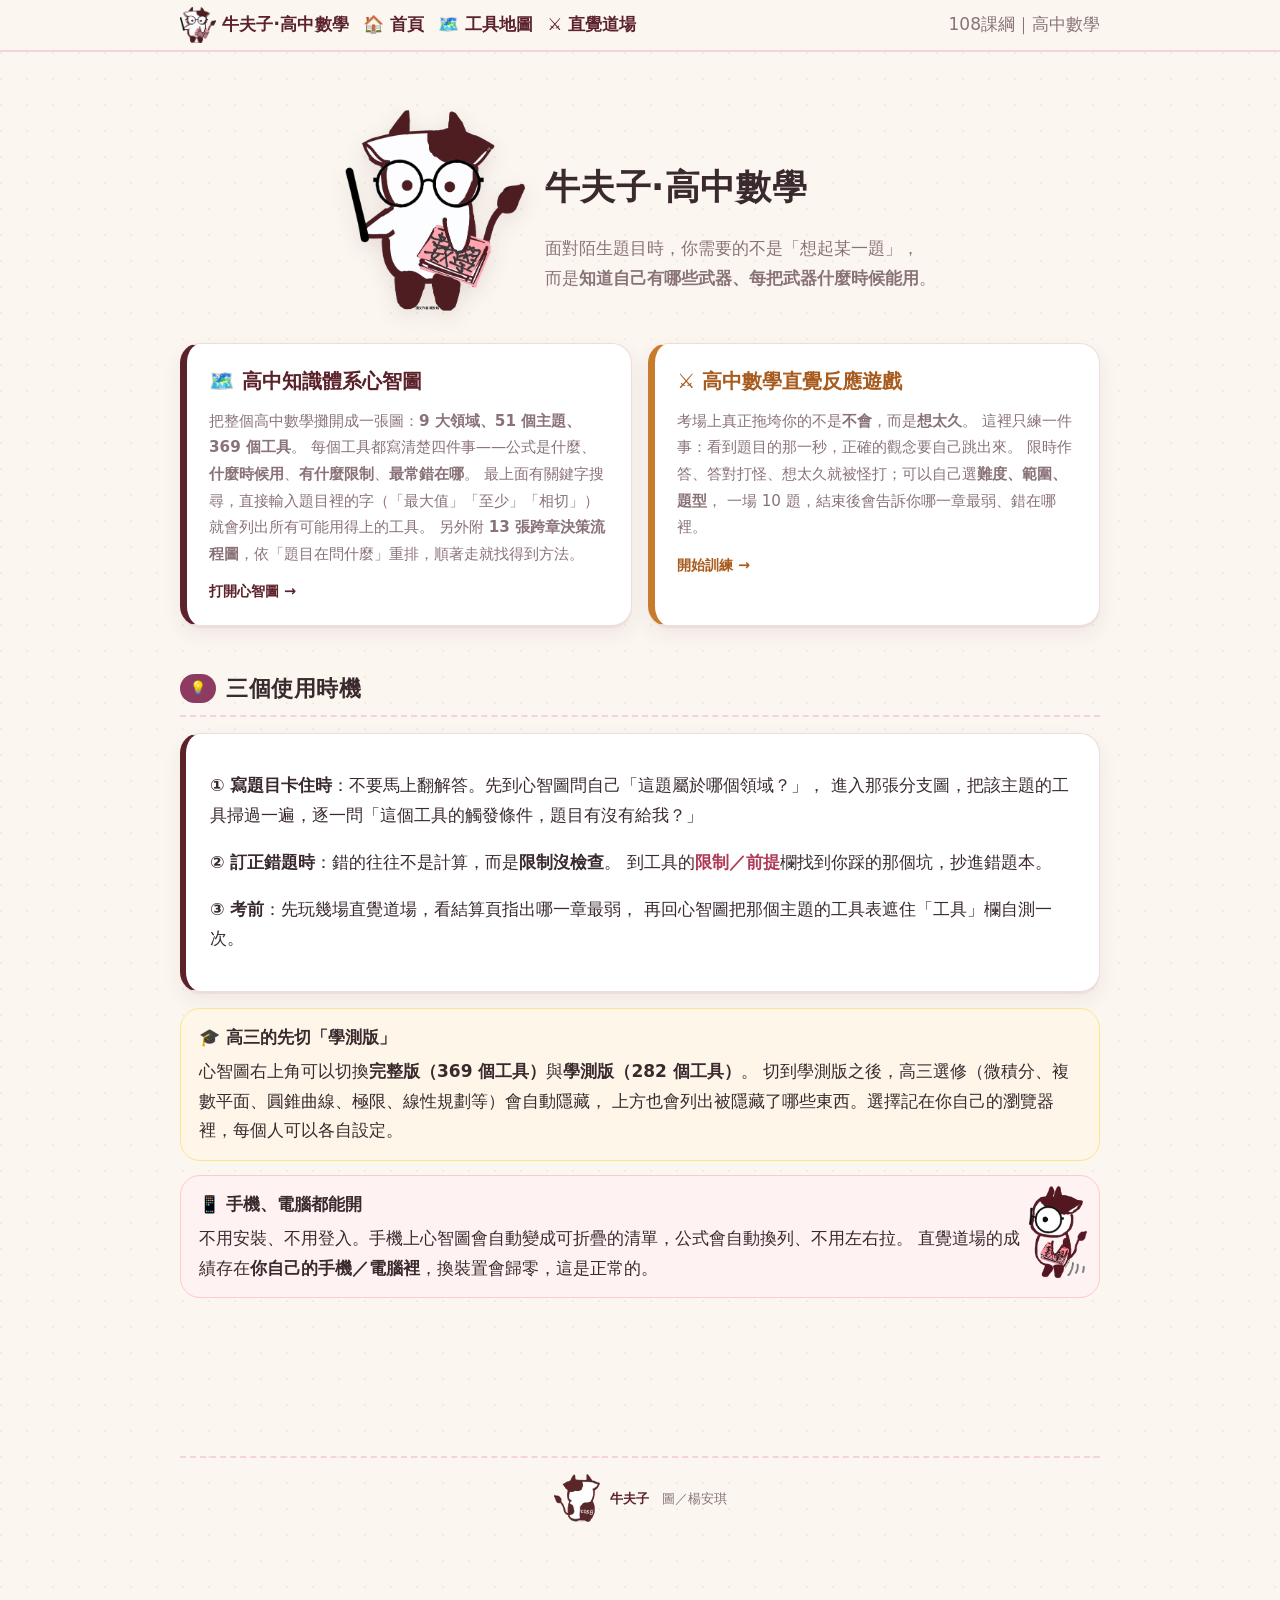
==== commit 1f20c17c: "學測版地圖補「點與直線／二元一次不等式的區域」工具（G-03） Co-Authored-By: Claude Opus 5.5 <noreply@anthropic.com>" ====
--- a/index.html
+++ b/index.html
@@ -98,10 +98,10 @@
      算不出來（資料還沒載入完）就保留上面寫死的數字當備援。 -->
 <script src="data/toolmap.js?v=20260928"></script>
 <script src="data/tm-1-number.js?v=20261028"></script>
-<script src="data/tm-2-equation.js?v=20261030"></script>
+<script src="data/tm-2-equation.js?v=20261031"></script>
 <script src="data/tm-3-function.js?v=20261029"></script>
 <script src="data/tm-4-trig.js?v=20261025"></script>
-<script src="data/tm-5-geometry.js?v=20261029"></script>
+<script src="data/tm-5-geometry.js?v=20261031"></script>
 <script src="data/tm-6-vector.js?v=20260928"></script>
 <script src="data/tm-7-sequence.js?v=20261029"></script>
 <script src="data/tm-8-prob.js?v=20261027"></script>
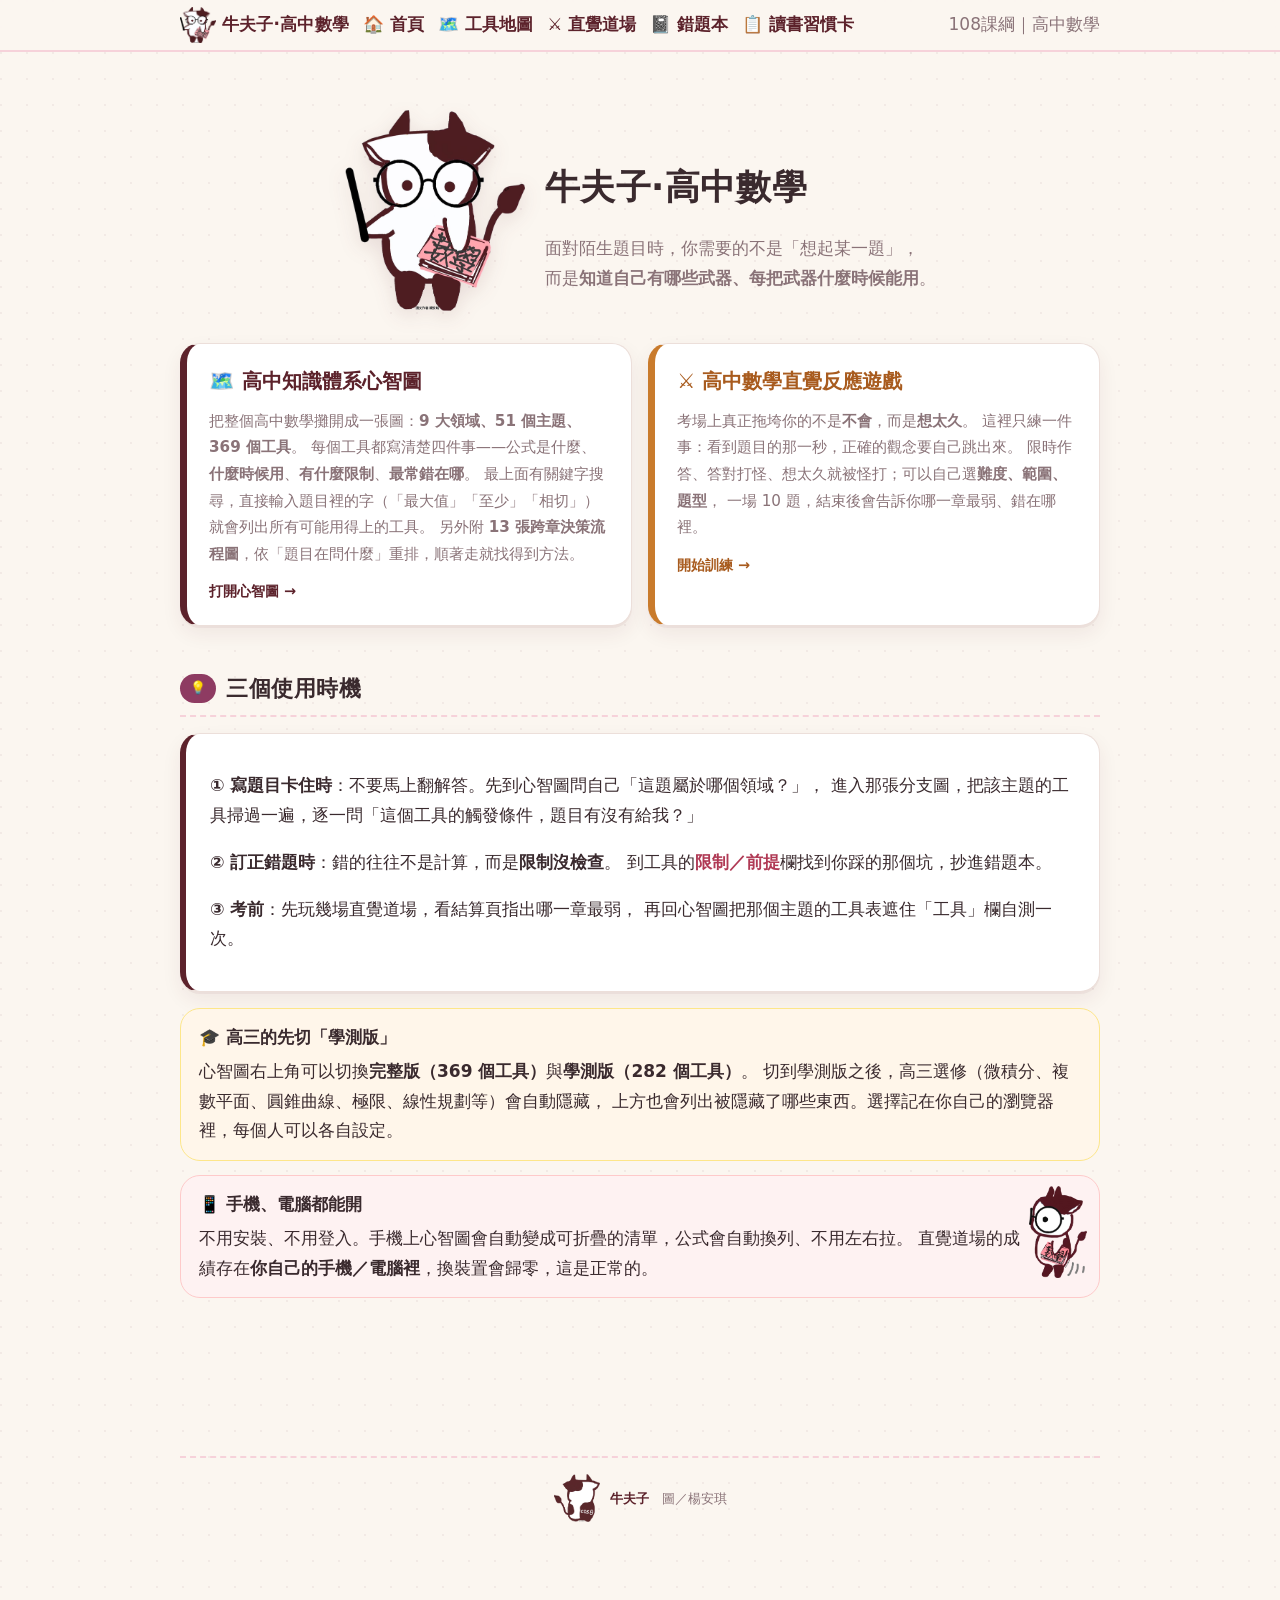
==== commit 0db663e3: "頁首加「錯題本」「讀書習慣卡」外部連結（與國中網站對齊） Co-Authored-By: Claude Opus 5.5 <noreply@anthropic.com>" ====
--- a/index.html
+++ b/index.html
@@ -29,6 +29,8 @@
   <a href="index.html">🏠 首頁</a>
   <a href="map.html">🗺️ 工具地圖</a>
   <a href="reflex.html">⚔️ 直覺道場</a>
+  <a href="https://wrongbook.niufutzu.com/">📓 錯題本</a>
+  <a href="https://wrongbook.niufutzu.com/habits">📋 讀書習慣卡</a>
   <span class="spacer"></span>
   <span class="crumb">108課綱｜高中數學</span>
 </div></div>
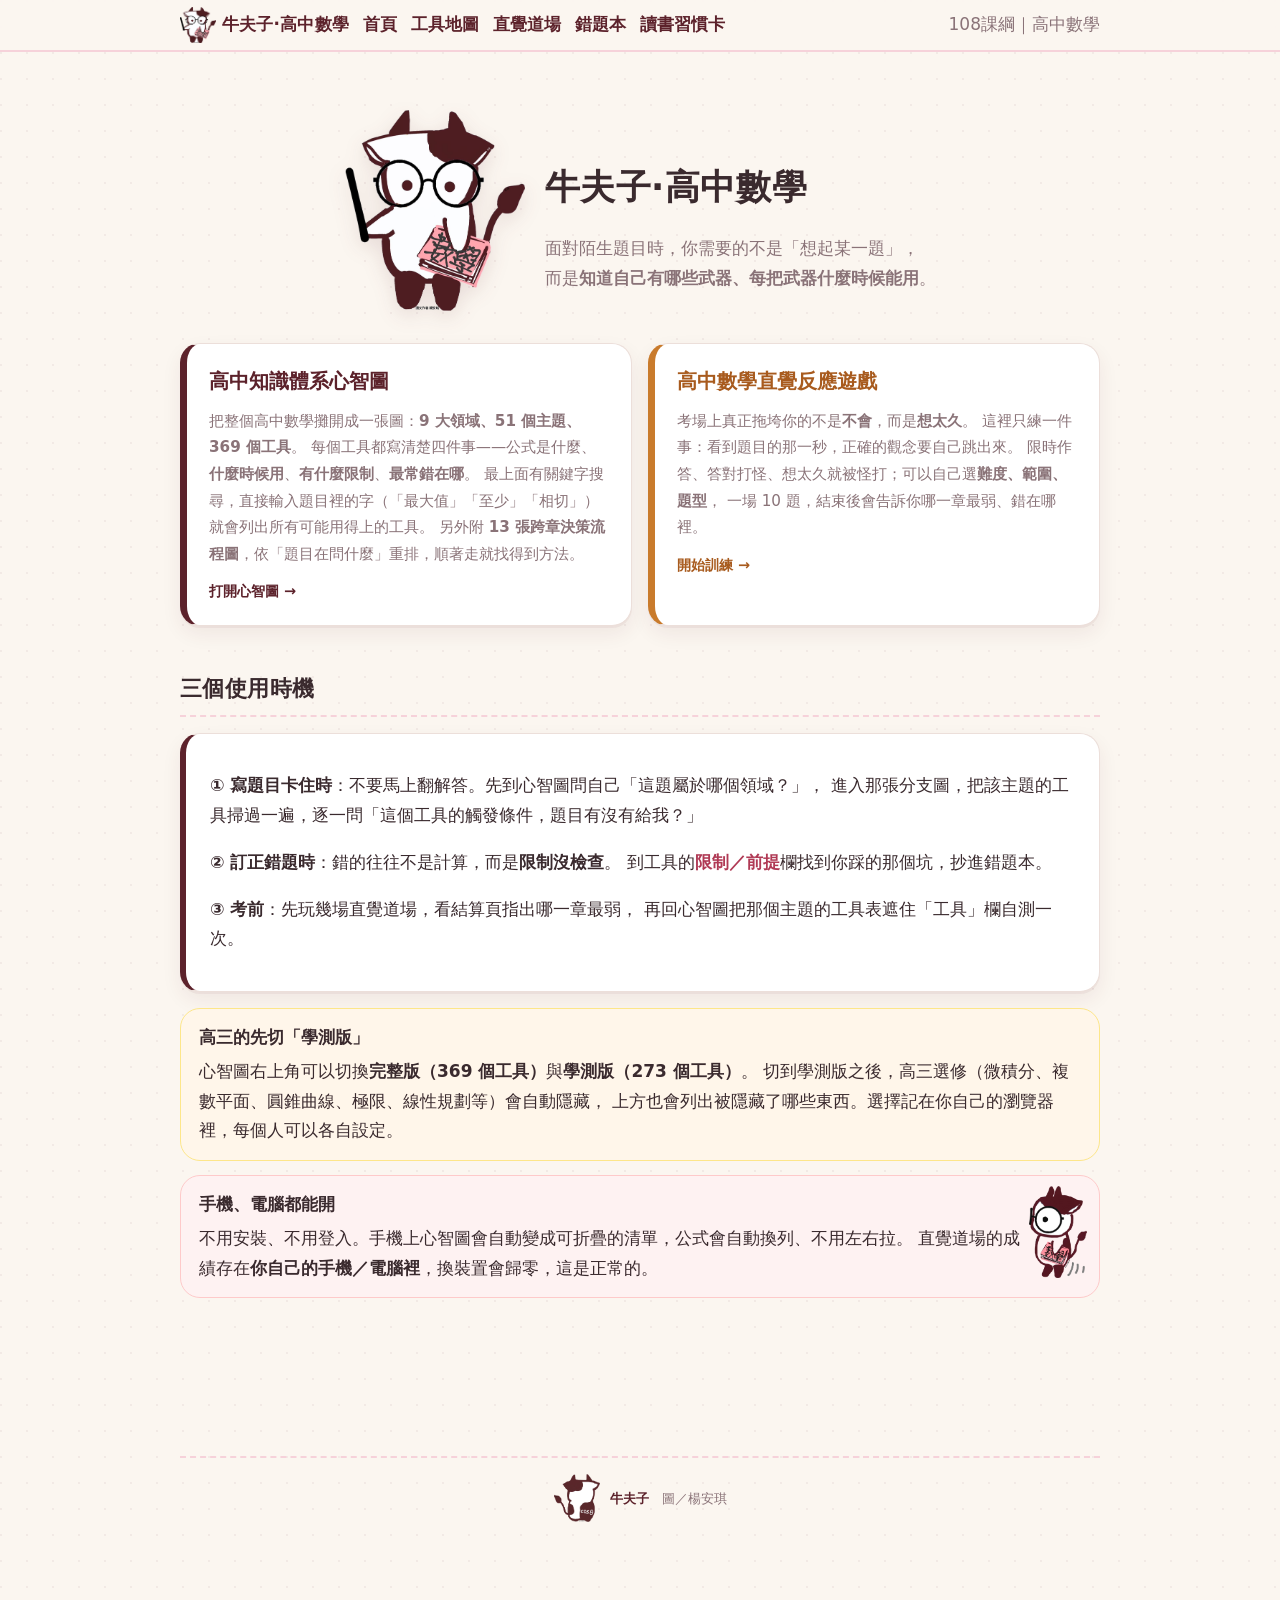
==== commit 16165128: "地圖站：架構重建卡配圖 68 張＋手機深色模式配色、道場 G-04 補 28 題、單點透視歸數 B（G-13）、勘根標補充、圖示取代 emoji Co-Authored-By: Claude Opus" ====
--- a/index.html
+++ b/index.html
@@ -26,11 +26,11 @@
 <body>
 <div class="topbar"><div class="topbar-inner">
   <a class="cow-brand" href="index.html"><img class="cow-logo" src="assets/mascot/web/cow_stand.png" alt="牛夫子"><span class="brand-t">牛夫子‧高中數學</span></a>
-  <a href="index.html">🏠 首頁</a>
-  <a href="map.html">🗺️ 工具地圖</a>
-  <a href="reflex.html">⚔️ 直覺道場</a>
-  <a href="https://wrongbook.niufutzu.com/">📓 錯題本</a>
-  <a href="https://wrongbook.niufutzu.com/habits">📋 讀書習慣卡</a>
+  <a href="index.html">首頁</a>
+  <a href="map.html">工具地圖</a>
+  <a href="reflex.html">直覺道場</a>
+  <a href="https://wrongbook.niufutzu.com/">錯題本</a>
+  <a href="https://wrongbook.niufutzu.com/habits">讀書習慣卡</a>
   <span class="spacer"></span>
   <span class="crumb">108課綱｜高中數學</span>
 </div></div>
@@ -49,7 +49,7 @@
 
   <div class="entry-grid">
     <a class="entry" href="map.html">
-      <span class="e-t">🗺️ 高中知識體系心智圖</span>
+      <span class="e-t">高中知識體系心智圖</span>
       <span class="e-d">把整個高中數學攤開成一張圖：<b>9 大領域、<span id="stat-topics">51</span> 個主題、<span id="stat-tools-full">343</span> 個工具</b>。
       每個工具都寫清楚四件事——公式是什麼、<b>什麼時候用</b>、<b>有什麼限制</b>、<b>最常錯在哪</b>。
       最上面有關鍵字搜尋，直接輸入題目裡的字（「最大值」「至少」「相切」）就會列出所有可能用得上的工具。
@@ -58,7 +58,7 @@
     </a>
 
     <a class="entry sub" href="reflex.html">
-      <span class="e-t">⚔️ 高中數學直覺反應遊戲</span>
+      <span class="e-t">高中數學直覺反應遊戲</span>
       <span class="e-d">考場上真正拖垮你的不是<b>不會</b>，而是<b>想太久</b>。
       這裡只練一件事：看到題目的那一秒，正確的觀念要自己跳出來。
       限時作答、答對打怪、想太久就被怪打；可以自己選<b>難度、範圍、題型</b>，
@@ -67,7 +67,7 @@
     </a>
   </div>
 
-  <h2 class="sec"><span class="tag tag-check">💡</span>三個使用時機</h2>
+  <h2 class="sec">三個使用時機</h2>
   <div class="card concept">
     <p><b>① 寫題目卡住時</b>：不要馬上翻解答。先到心智圖問自己「這題屬於哪個領域？」，
     進入那張分支圖，把該主題的工具掃過一遍，逐一問「這個工具的觸發條件，題目有沒有給我？」</p>
@@ -78,14 +78,14 @@
   </div>
 
   <div class="callout tip">
-    <div class="co-title">🎓 高三的先切「學測版」</div>
+    <div class="co-title">高三的先切「學測版」</div>
     心智圖右上角可以切換<b>完整版（<span id="stat-tools-full2">343</span> 個工具）</b>與<b>學測版（<span id="stat-tools-gsat">281</span> 個工具）</b>。
     切到學測版之後，高三選修（微積分、複數平面、圓錐曲線、極限、線性規劃等）會自動隱藏，
     上方也會列出被隱藏了哪些東西。選擇記在你自己的瀏覽器裡，每個人可以各自設定。
   </div>
 
   <div class="callout warn">
-    <div class="co-title">📱 手機、電腦都能開</div>
+    <div class="co-title">手機、電腦都能開</div>
     不用安裝、不用登入。手機上心智圖會自動變成可折疊的清單，公式會自動換列、不用左右拉。
     直覺道場的成績存在<b>你自己的手機／電腦裡</b>，換裝置會歸零，這是正常的。
   </div>
@@ -99,17 +99,17 @@
 <!-- 首頁上「幾個主題／幾個工具／幾張流程圖」直接從資料算，不用手動對數字。
      算不出來（資料還沒載入完）就保留上面寫死的數字當備援。 -->
 <script src="data/toolmap.js?v=20260928"></script>
-<script src="data/tm-1-number.js?v=20261028"></script>
-<script src="data/tm-2-equation.js?v=20261031"></script>
-<script src="data/tm-3-function.js?v=20261029"></script>
-<script src="data/tm-4-trig.js?v=20261025"></script>
-<script src="data/tm-5-geometry.js?v=20261031"></script>
-<script src="data/tm-6-vector.js?v=20260928"></script>
-<script src="data/tm-7-sequence.js?v=20261029"></script>
-<script src="data/tm-8-prob.js?v=20261027"></script>
-<script src="data/tm-9-calculus.js?v=20261025"></script>
-<script src="data/scope.js?v=20261030"></script>
-<script src="data/crossmap.js?v=20261030"></script>
+<script src="data/tm-1-number.js?v=20261112k"></script>
+<script src="data/tm-2-equation.js?v=20261112k"></script>
+<script src="data/tm-3-function.js?v=20261101"></script>
+<script src="data/tm-4-trig.js?v=20261101"></script>
+<script src="data/tm-5-geometry.js?v=20261101"></script>
+<script src="data/tm-6-vector.js?v=20261101"></script>
+<script src="data/tm-7-sequence.js?v=20261112k"></script>
+<script src="data/tm-8-prob.js?v=20261101"></script>
+<script src="data/tm-9-calculus.js?v=20261101"></script>
+<script src="data/scope.js?v=20261112k"></script>
+<script src="data/crossmap.js?v=20261112k"></script>
 <script>
 (function () {
   try {
--- a/assets/style.css
+++ b/assets/style.css
@@ -84,6 +84,11 @@
 /* ── 圖像區 ── */
 .fig { text-align: center; margin: 18px auto; }
 .fig svg { max-width: 100%; height: auto; }
+/* 容器裡的「svg」規則（這裡、theme-cow／handout-pro 的底色框線、frame.css、對話框圖）不能選到 KaTeX 根號用的 svg，
+   否則根號被壓扁成 1.6px 高、還多出底色框線（11-05 國中九上圓「三角形怎麼算」圖說 4√3 只剩數字）。用 !important 才不受載入順序影響。 */
+.fig .katex svg, .fr-fig .katex svg, .hc-fig-img .katex svg, .hc-figzoom-img .katex svg {
+  max-width: none !important; height: inherit !important; background: none !important; border: 0 !important; border-radius: 0 !important;
+}
 .fig .caption { font-size: .88rem; color: var(--ink-soft); margin-top: 6px; }
 .interactive-box {
   background: #fbfcfe; border: 1.5px dashed #c7d2fe; border-radius: 10px;
--- a/assets/theme-cow.css
+++ b/assets/theme-cow.css
@@ -243,6 +243,15 @@
   .hd-hero .hero-cow { right: 50%; transform: translateX(50%); width: 130px; }
 }
 
+/* ── 不用 emoji（老師 11-07 裁定）：功能符號 ✓ ✗ 全站同一種顏色、字型；圖示一律單色線條 svg.ic ── */
+.mk-ok, .mk-no { font-family: "Segoe UI Symbol", "Noto Sans Symbols 2", "Apple Symbols", system-ui, sans-serif; font-weight: 700; font-style: normal; }
+.mk-ok { color: var(--green, #4e7a34); }
+.mk-no { color: var(--red, #b03a55); }
+svg.ic { width: 1em; height: 1em; vertical-align: -.14em; fill: none; stroke: currentColor; stroke-width: 1.5; stroke-linecap: round; stroke-linejoin: round; flex: 0 0 auto; }
+svg.ic.ic-ok { color: var(--green, #4e7a34); }
+svg.ic.ic-no { color: var(--red, #b03a55); }
+svg.ic.ic-dom { color: var(--cow-wine, #5c222b); margin-right: .3em; }
+
 @media print {
   .hd-hero .hero-cow { display: none; }
   .hd-hero { padding-right: 26px; }
